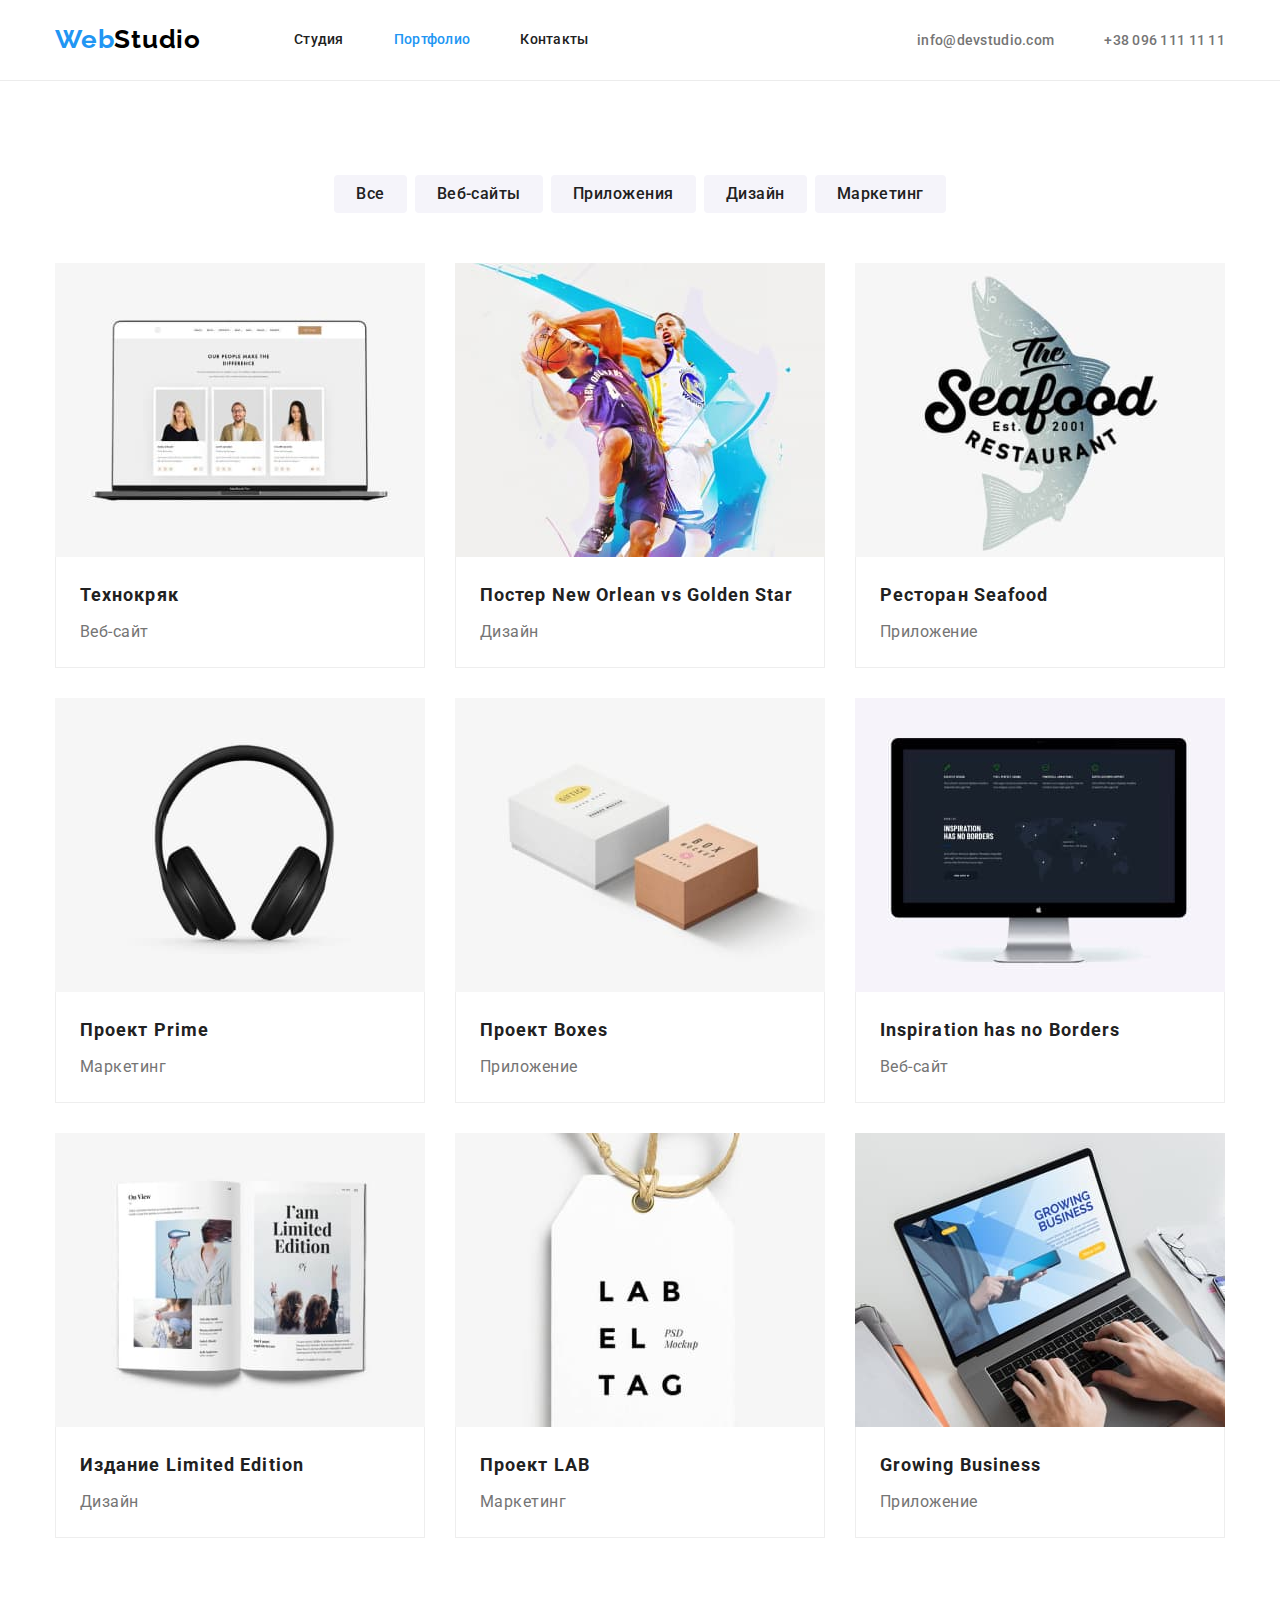
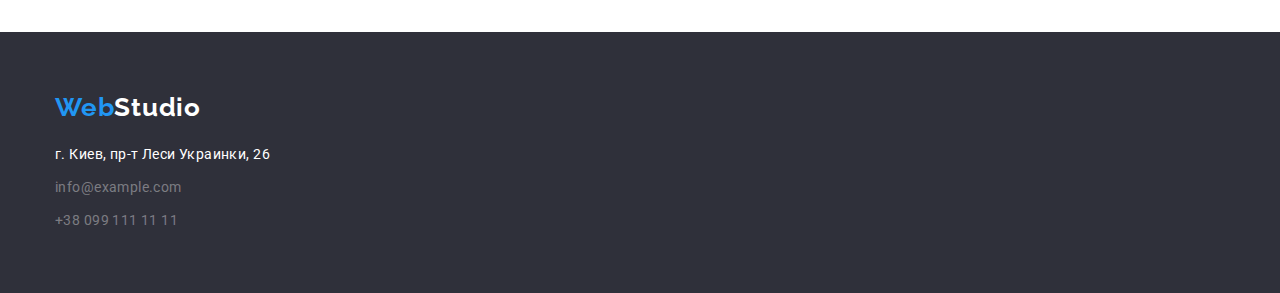
==== portfolio.html @ 2750a9f8 "копирую файлы дз-3" ====
<!DOCTYPE html>
<html lang="ru">
  <head>
    <meta charset="UTF-8" />
    <meta name="viewport" content="width=device-width, initial-scale=1.0" />
    <title>Портфолио</title>
    <link rel="preconnect" href="https://fonts.googleapis.com" />
    <link rel="preconnect" href="https://fonts.gstatic.com" crossorigin />
    <link
      href="https://fonts.googleapis.com/css2?family=Raleway:wght@700&family=Roboto:wght@400;500;700;900&display=swap"
      rel="stylesheet"
    />
    <link
      rel="stylesheet"
      href="https://cdnjs.cloudflare.com/ajax/libs/modern-normalize/1.0.0/modern-normalize.min.css"
    />
    <link rel="stylesheet" href="./css/styles.css" />
  </head>
  <body>
    <!--header-->
    <header class="page-header">
      <div class="container all-head">
        <nav class="main-nav">
          <a href="/" class="logo">Web<span class="logo-part">Studio</span></a>
          <ul class="site-nav">
            <li class="item"><a href="./index.html">Студия</a></li>
            <li class="item"><a href="./portfolio.html" class="active">Портфолио</a></li>
            <li class="item"><a href="">Контакты</a></li>
          </ul>
        </nav>
        <ul class="auth-nav">
          <li class="item">
            <a href="mailto:info@devstudio.com" class="link">info@devstudio.com</a>
          </li>
          <li class="item"><a href="tel:+380961111111" class="link">+38 096 111 11 11</a></li>
        </ul>
      </div>
    </header>
    <!--main-->
    <main>
      <!--Our projects-->
      <section class="projects">
        <div class="container">
          <ul class="project-filter">
            <li class="item"><button type="button" class="button secondary">Все</button></li>
            <li class="item"><button type="button" class="button secondary">Веб-сайты</button></li>
            <li class="item"><button type="button" class="button secondary">Приложения</button></li>
            <li class="item"><button type="button" class="button secondary">Дизайн</button></li>
            <li class="item"><button type="button" class="button secondary">Маркетинг</button></li>
          </ul>

          <ul class="project-list">
            <li class="item">
              <a class="link" href="">
                <img src="images/port1.jpg" alt="Технокряк" width="370" />
                <div class="project-name">
                  <h2 class="title">Технокряк</h2>
                  <p class="text">Веб-сайт</p>
                </div>
              </a>
            </li>
            <li class="item">
              <a class="link" href="">
                <img src="images/port2.jpg" alt="Постер" width="370" />
                <div class="project-name">
                  <h2 class="title">Постер New Orlean vs Golden Star</h2>
                  <p class="text">Дизайн</p>
                </div>
              </a>
            </li>
            <li class="item">
              <a class="link" href="">
                <img src="images/port3.jpg" alt="Ресторан" width="370" />
                <div class="project-name">
                  <h2 class="title">Ресторан Seafood</h2>
                  <p class="text">Приложение</p>
                </div>
              </a>
            </li>
            <li class="item">
              <a class="link" href="">
                <img src="images/port4.jpg" alt="Prime" width="370" />
                <div class="project-name">
                  <h2 class="title">Проект Prime</h2>
                  <p class="text">Маркетинг</p>
                </div>
              </a>
            </li>
            <li class="item">
              <a class="link" href="">
                <img src="images/port5.jpg" alt="Boxes" width="370" />
                <div class="project-name">
                  <h2 class="title">Проект Boxes</h2>
                  <p class="text">Приложение</p>
                </div>
              </a>
            </li>
            <li class="item">
              <a class="link" href="">
                <img src="images/port6.jpg" alt="No Borders" width="370" />
                <div class="project-name">
                  <h2 class="title">Inspiration has no Borders</h2>
                  <p class="text">Веб-сайт</p>
                </div>
              </a>
            </li>
            <li class="item">
              <a class="link" href="">
                <img src="images/port7.jpg" alt="Издание" width="370" />
                <div class="project-name">
                  <h2 class="title">Издание Limited Edition</h2>
                  <p class="text">Дизайн</p>
                </div>
              </a>
            </li>
            <li class="item">
              <a class="link" href="">
                <img src="images/port8.jpg" alt="LAB" width="370" />
                <div class="project-name">
                  <h2 class="title">Проект LAB</h2>
                  <p class="text">Маркетинг</p>
                </div>
              </a>
            </li>
            <li class="item">
              <a class="link" href="">
                <img src="images/port9.jpg" alt="Business" width="370" />
                <div class="project-name">
                  <h2 class="title">Growing Business</h2>
                  <p class="text">Приложение</p>
                </div>
              </a>
            </li>
          </ul>
        </div>
      </section>
    </main>
    <footer class="page-footer">
      <div class="container">
        <a href="/" class="logo">Web<span class="logo-part">Studio</span></a>
        <address>
          <ul class="footer-list">
            <li class="item">
              <a
                href="https://goo.gl/maps/JNFRqMxDM11xvSHH6"
                target="_blank"
                rel="noopener noreferrer"
                class="phisical-address"
              >
                г. Киев, пр-т Леси Украинки, 26</a
              >
            </li>
            <li class="item">
              <a href="mailto:info@example.com" class="footer-contacts">info@example.com</a>
            </li>
            <li class="item">
              <a href="tel:+380991111111" class="footer-contacts">+38 099 111 11 11</a>
            </li>
          </ul>
        </address>
      </div>
    </footer>
  </body>
</html>
---- css/styles.css ----
/* цвет основного текста #757575 */
/* вторичный цвет текста #212121 */
/* основной цвет фона #FFFFFF */
/* акцент #2196F3 */
/* вторичный цвет фона #2F303A */
/* дополнительный цвет фона #f5f4fa */
*,
*::before,
*::after {
  box-sizing: border-box;
}

:root {
  --primary-text-color: #757575;
  --title-text-color: #212121;
  --accent-color: #2196f3;
  --primary-bg-color: #ffffff;
  --secondary-bg-color: #2f303a;
  --additional-bg-color: #f5f4fa;
}
body {
  background-color: var(--primary-bg-color);
  color: var(--primary-text-color);
  font-family: Roboto, sans-serif;
}

ul {
  padding: 0;
  margin: 0;
  list-style: none;
}
h3,
h2,
h1,
p {
  padding: 0;
  margin: 0;
}
img {
  display: block;
}
section {
  padding-bottom: 94px;
  padding-top: 94px;
}

.container {
  width: 1200px;
  margin-left: auto;
  margin-right: auto;
  padding-left: 15px;
  padding-right: 15px;
}

/* Page header */
.page-header {
  border-bottom: 1px solid #ececec;
}
.all-head {
  display: flex;
  align-items: center;
}
.main-nav {
  display: flex;
  align-items: center;
}

/* Logo */
.page-header .logo,
.page-header .logo-part {
  text-decoration: none;
  font-family: Raleway;
  font-weight: 700;
  font-size: 26px;
  line-height: 1.9;
  letter-spacing: 0.03em;
}
.logo {
  color: var(--accent-color);
}
.logo-part {
  color: #000000;
}
/* Site nav */
.site-nav {
  display: flex;
  margin-left: 93px;
}
.site-nav .item:not(:last-child) {
  margin-right: 50px;
}

.site-nav a {
  text-decoration: none;
  color: var(--title-text-color);
  font-weight: 500;
  font-size: 14px;
  line-height: 1.14;
  letter-spacing: 0.02em;
  display: block;
  padding-top: 32px;
  padding-bottom: 32px;
}
.site-nav a:hover,
.site-nav a:focus,
.site-nav .active {
  color: var(--accent-color);
}
/* Auth nav */
.auth-nav {
  display: flex;
  margin-left: auto;
}
.auth-nav .item:not(:last-child) {
  margin-right: 50px;
}
.auth-nav .link {
  text-decoration: none;
  color: var(--primary-text-color);
  font-weight: 500;
  font-size: 14px;
  line-height: 1.14;
  letter-spacing: 0.02em;
}
.auth-nav .link:hover,
.auth-nav .link:focus {
  color: var(--accent-color);
}

/* Hero */
.hero {
  background-color: var(--secondary-bg-color);
  margin-bottom: 0;
  padding-top: 200px;
  padding-bottom: 200px;
}

.hero-title {
  color: var(--primary-bg-color);
  font-weight: 900;
  font-size: 44px;
  line-height: 1.36;
  text-align: center;
  letter-spacing: 0.06em;
  text-transform: uppercase;
  margin-bottom: 30px;
}

/* Sections */
.section-title {
  color: var(--title-text-color);
  font-weight: 700;
  font-size: 36px;
  line-height: 1.17;
  text-align: center;
  letter-spacing: 0.03em;
  margin-bottom: 50px;
}

/* Features */
.feature-list {
  display: flex;
}
.features {
  padding-bottom: 0;
}
.feature-list .item {
  width: 270px;
}
.feature-list .item:not(:first-child) {
  margin-left: 30px;
}
.feature-list .title {
  color: var(--title-text-color);
  font-weight: 700;
  font-size: 14px;
  line-height: 1.14;
  letter-spacing: 0.03em;
  text-transform: uppercase;
  margin-bottom: 10px;
}
.feature-list .text {
  font-size: 14px;
  line-height: 1.71;
  letter-spacing: 0.03em;
}
/* What we do */
.whatdo {
  display: flex;
}
.whatdo .item:not(:last-child) {
  margin-right: 30px;
}

/* Team */
.our-team {
  background-color: var(--additional-bg-color);
}
.team-list {
  display: flex;

  text-align: center;
}
.team-list .item:not(:last-child) {
  margin-right: 30px;
}
.team-list > .item {
  box-shadow: 0px 1px 3px rgba(0, 0, 0, 0.12), 0px 1px 1px rgba(0, 0, 0, 0.14),
    0px 2px 1px rgba(0, 0, 0, 0.2);
  border-radius: 0px 0px 4px 4px;
}
.team-list .title {
  color: var(--title-text-color);
  font-weight: 500;
  font-size: 16px;
  line-height: 1.19;
  letter-spacing: 0.03em;
  margin-bottom: 10px;
}
.team-list .text {
  font-size: 16px;
  line-height: 1.19;
  letter-spacing: 0.03em;
}
.employee {
  padding-top: 30px;
  padding-bottom: 30px;
}

/* Button */

.button {
  color: var(--title-text-color);
  background-color: var(--primary-bg-color);
  font-family: Roboto;
  font-weight: 700;
  font-size: 16px;
  line-height: 1.88;
  display: flex;
  align-items: center;
  text-align: center;
  letter-spacing: 0.06em;

  border-radius: 4px;
  padding: 10px 32px;
  border: transparent;
  justify-content: center;
}

.button.primary {
  background-color: var(--accent-color);
  color: var(--primary-bg-color);
  cursor: pointer;
  margin-left: auto;
  margin-right: auto;
}
.button.primary:hover,
.button.primary:focus {
  background-color: #188ce8;
  box-shadow: 0px 4px 4px rgba(0, 0, 0, 0.15);
}
.button.secondary {
  background-color: var(--additional-bg-color);
  color: var(--title-text-color);
  cursor: pointer;
  font-weight: 500;
  font-size: 16px;
  line-height: 1.62;
  text-align: center;
  letter-spacing: 0.03em;
  padding: 6px 22px;
  margin-bottom: 0;
}
.button.secondary:hover,
.button.secondary:focus,
.button.secondary:active {
  background-color: var(--accent-color);
  color: var(--primary-bg-color);
  box-shadow: 0px 3px 1px rgba(0, 0, 0, 0.1), 0px 1px 2px rgba(0, 0, 0, 0.08),
    0px 2px 2px rgba(0, 0, 0, 0.12);
}

/* Footer */
.page-footer {
  display: flex;
  background-color: var(--secondary-bg-color);
  padding-top: 60px;
  padding-bottom: 60px;
}
address {
  margin-top: 20px;
}
.footer-list .item:not(:last-child) {
  margin-bottom: 9px;
}
.page-footer .logo,
.page-footer .logo-part {
  font-family: Raleway;
  text-decoration: none;
  font-weight: 700;
  font-size: 26px;
  line-height: 1.19;
  letter-spacing: 0.03em;
}
.page-footer .logo-part {
  color: var(--primary-bg-color);
}
.phisical-address {
  color: var(--primary-bg-color);
  text-decoration: none;
  font-style: normal;
  font-size: 14px;
  line-height: 1.71;
  letter-spacing: 0.03em;
}
.footer-contacts {
  color: #ffffff60;
  text-decoration: none;
  font-style: normal;
  font-size: 14px;
  line-height: 1.71;
  letter-spacing: 0.03em;
}

/* Portfolio */
/* Our projects */
.project-list {
  display: flex;
  flex-wrap: wrap;
  margin-left: -30px;
  margin-top: -30px;
}
.project-list .title {
  color: var(--title-text-color);
  font-weight: 700;
  font-size: 18px;
  line-height: 2;
  letter-spacing: 0.06em;
  margin-bottom: 4px;
}
.project-list .text {
  color: var(--primary-text-color);
  font-size: 16px;
  line-height: 1.88;
  letter-spacing: 0.03em;
}
.project-list .link {
  text-decoration: none;
}

.project-list .item {
  flex-basis: calc(100% / 3 - 30px);
  margin-left: 30px;
  margin-top: 30px;
}

.project-filter {
  display: flex;
  justify-content: center;
  margin-bottom: 50px;
}
.project-filter .item:not(:last-child) {
  margin-right: 8px;
}
.project-name {
  padding: 20px 24px 20px 24px;
  border-right: 1px solid #eeeeee;
  border-bottom: 1px solid #eeeeee;
  border-left: 1px solid #eeeeee;
}
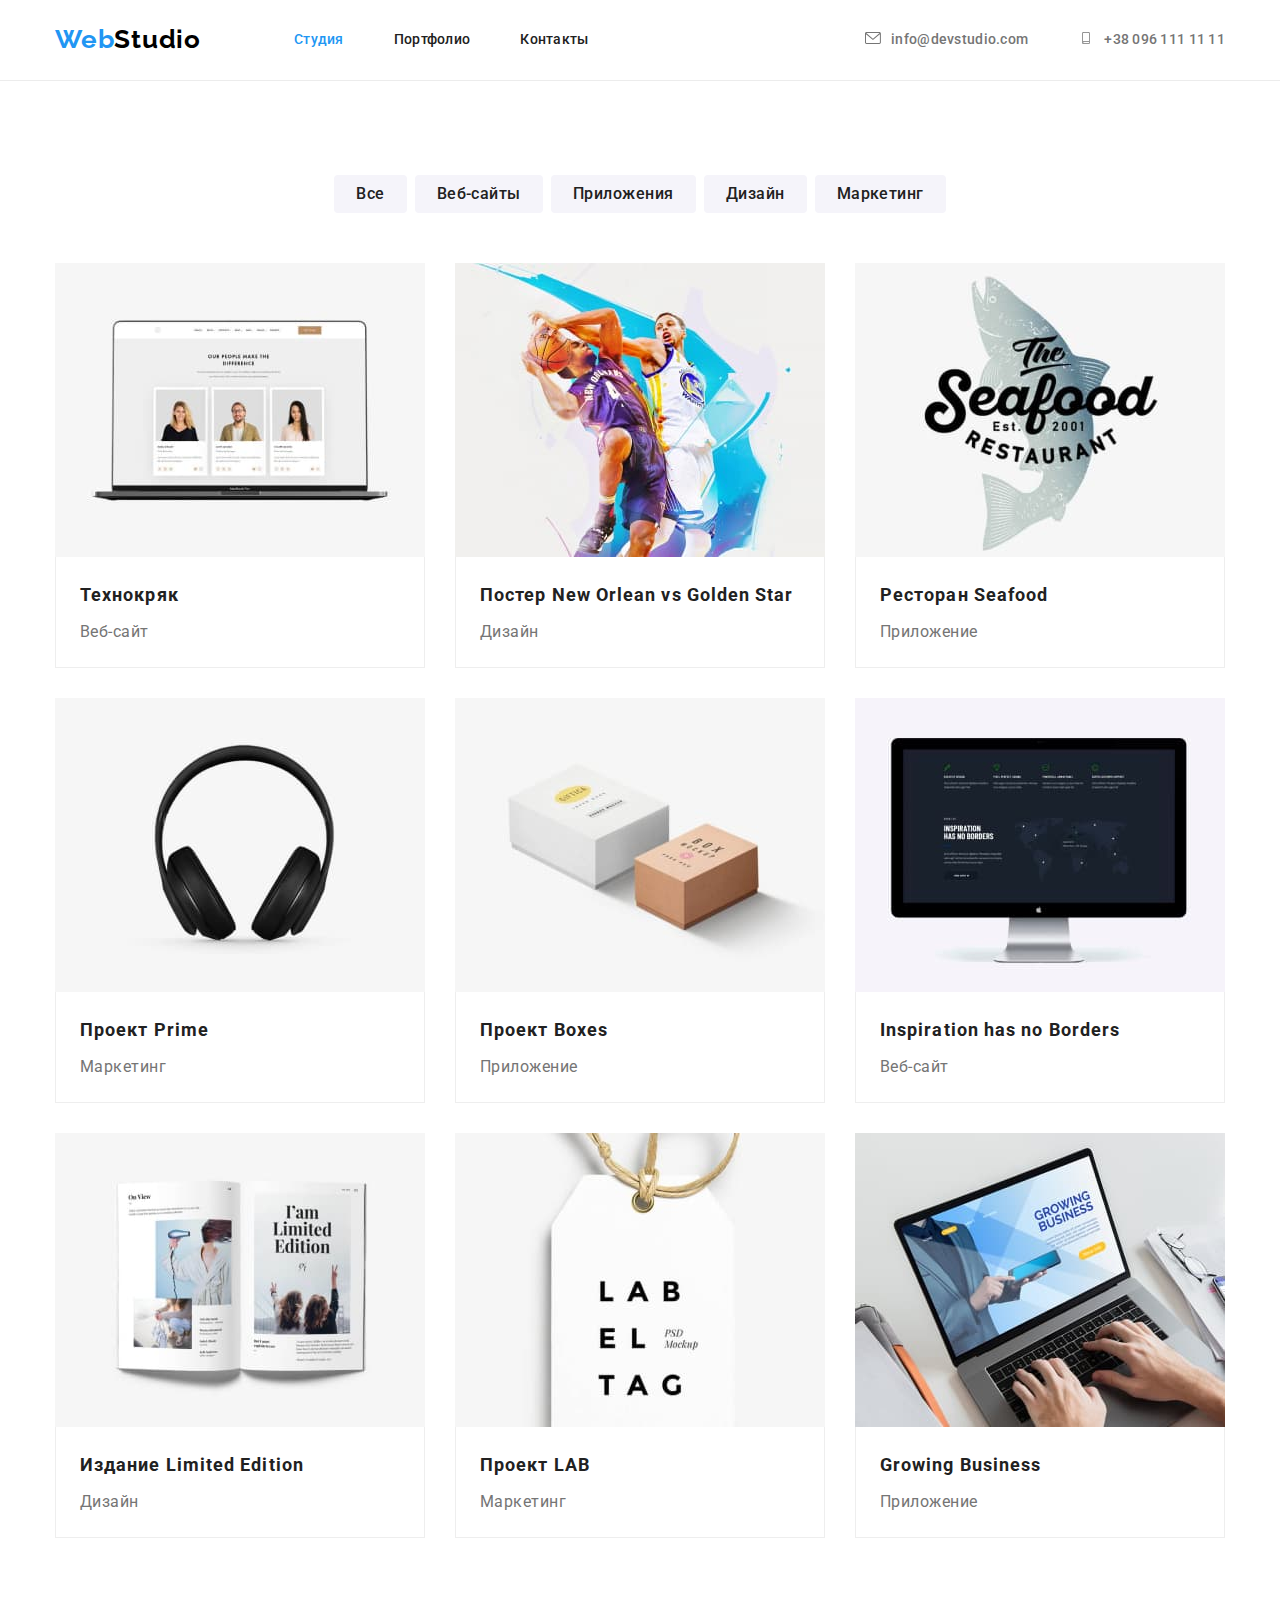
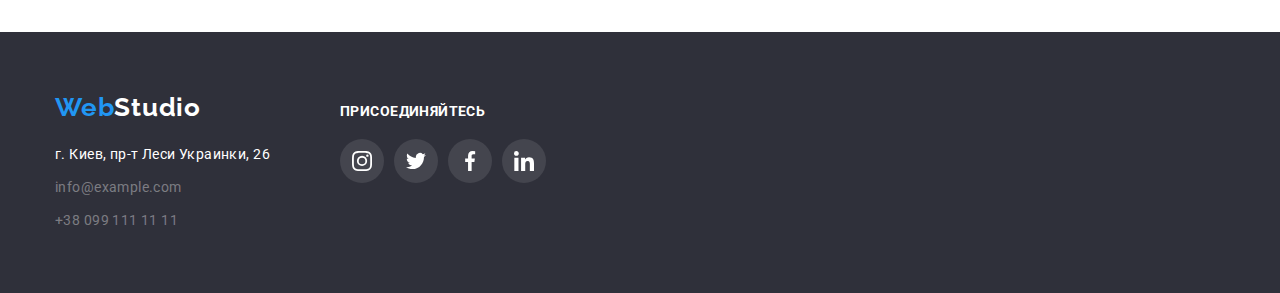
==== commit c8d6ab14: "Добавил правильные ховеры, футер и тени на карточки портфолио" ====
--- a/portfolio.html
+++ b/portfolio.html
@@ -23,16 +23,28 @@
         <nav class="main-nav">
           <a href="/" class="logo">Web<span class="logo-part">Studio</span></a>
           <ul class="site-nav">
-            <li class="item"><a href="./index.html">Студия</a></li>
-            <li class="item"><a href="./portfolio.html" class="active">Портфолио</a></li>
+            <li class="item"><a href="./index.html" class="active">Студия</a></li>
+            <li class="item"><a href="./portfolio.html">Портфолио</a></li>
             <li class="item"><a href="">Контакты</a></li>
           </ul>
         </nav>
         <ul class="auth-nav">
           <li class="item">
-            <a href="mailto:info@devstudio.com" class="link">info@devstudio.com</a>
+            <a href="mailto:info@devstudio.com" class="link">
+              <svg class="auth-icon" width="16" height="12">
+                <use href="./images/sprite.svg#icon-envelope"></use>
+              </svg>
+              info@devstudio.com</a
+            >
           </li>
-          <li class="item"><a href="tel:+380961111111" class="link">+38 096 111 11 11</a></li>
+          <li class="item">
+            <a href="tel:+380961111111" class="link">
+              <svg class="auth-icon" width="16" height="12">
+                <use href="images/sprite.svg#icon-smartphone"></use>
+              </svg>
+              +38 096 111 11 11</a
+            >
+          </li>
         </ul>
       </div>
     </header>
@@ -50,8 +62,8 @@
           </ul>
 
           <ul class="project-list">
-            <li class="item">
-              <a class="link" href="">
+            <li class="project-item">
+              <a class="project-link" href="">
                 <img src="images/port1.jpg" alt="Технокряк" width="370" />
                 <div class="project-name">
                   <h2 class="title">Технокряк</h2>
@@ -59,8 +71,8 @@
                 </div>
               </a>
             </li>
-            <li class="item">
-              <a class="link" href="">
+            <li class="project-item">
+              <a class="project-link" href="">
                 <img src="images/port2.jpg" alt="Постер" width="370" />
                 <div class="project-name">
                   <h2 class="title">Постер New Orlean vs Golden Star</h2>
@@ -68,8 +80,8 @@
                 </div>
               </a>
             </li>
-            <li class="item">
-              <a class="link" href="">
+            <li class="project-item">
+              <a class="project-link" href="">
                 <img src="images/port3.jpg" alt="Ресторан" width="370" />
                 <div class="project-name">
                   <h2 class="title">Ресторан Seafood</h2>
@@ -77,8 +89,8 @@
                 </div>
               </a>
             </li>
-            <li class="item">
-              <a class="link" href="">
+            <li class="project-item">
+              <a class="project-link" href="">
                 <img src="images/port4.jpg" alt="Prime" width="370" />
                 <div class="project-name">
                   <h2 class="title">Проект Prime</h2>
@@ -86,8 +98,8 @@
                 </div>
               </a>
             </li>
-            <li class="item">
-              <a class="link" href="">
+            <li class="project-item">
+              <a class="project-link" href="">
                 <img src="images/port5.jpg" alt="Boxes" width="370" />
                 <div class="project-name">
                   <h2 class="title">Проект Boxes</h2>
@@ -95,8 +107,8 @@
                 </div>
               </a>
             </li>
-            <li class="item">
-              <a class="link" href="">
+            <li class="project-item">
+              <a class="project-link" href="">
                 <img src="images/port6.jpg" alt="No Borders" width="370" />
                 <div class="project-name">
                   <h2 class="title">Inspiration has no Borders</h2>
@@ -104,8 +116,8 @@
                 </div>
               </a>
             </li>
-            <li class="item">
-              <a class="link" href="">
+            <li class="project-item">
+              <a class="project-link" href="">
                 <img src="images/port7.jpg" alt="Издание" width="370" />
                 <div class="project-name">
                   <h2 class="title">Издание Limited Edition</h2>
@@ -113,8 +125,8 @@
                 </div>
               </a>
             </li>
-            <li class="item">
-              <a class="link" href="">
+            <li class="project-item">
+              <a class="project-link" href="">
                 <img src="images/port8.jpg" alt="LAB" width="370" />
                 <div class="project-name">
                   <h2 class="title">Проект LAB</h2>
@@ -122,8 +134,8 @@
                 </div>
               </a>
             </li>
-            <li class="item">
-              <a class="link" href="">
+            <li class="project-item">
+              <a class="project-link" href="">
                 <img src="images/port9.jpg" alt="Business" width="370" />
                 <div class="project-name">
                   <h2 class="title">Growing Business</h2>
@@ -136,28 +148,63 @@
       </section>
     </main>
     <footer class="page-footer">
-      <div class="container">
-        <a href="/" class="logo">Web<span class="logo-part">Studio</span></a>
-        <address>
-          <ul class="footer-list">
-            <li class="item">
-              <a
-                href="https://goo.gl/maps/JNFRqMxDM11xvSHH6"
-                target="_blank"
-                rel="noopener noreferrer"
-                class="phisical-address"
-              >
-                г. Киев, пр-т Леси Украинки, 26</a
-              >
-            </li>
-            <li class="item">
-              <a href="mailto:info@example.com" class="footer-contacts">info@example.com</a>
-            </li>
-            <li class="item">
-              <a href="tel:+380991111111" class="footer-contacts">+38 099 111 11 11</a>
-            </li>
-          </ul>
-        </address>
+      <div class="container footer-block">
+        <div class="footer-info">
+          <a href="/" class="logo">Web<span class="logo-part">Studio</span></a>
+          <address>
+            <ul class="footer-list">
+              <li class="item">
+                <a
+                  href="https://goo.gl/maps/JNFRqMxDM11xvSHH6"
+                  target="_blank"
+                  rel="noopener noreferrer"
+                  class="phisical-address"
+                >
+                  г. Киев, пр-т Леси Украинки, 26</a
+                >
+              </li>
+              <li class="item">
+                <a href="mailto:info@example.com" class="footer-contacts">info@example.com</a>
+              </li>
+              <li class="item">
+                <a href="tel:+380991111111" class="footer-contacts">+38 099 111 11 11</a>
+              </li>
+            </ul>
+          </address>
+        </div>
+        <div class="footer-social">
+          <h2 class="title-footer-social">ПРИСОЕДИНЯЙТЕСЬ</h2>
+          <ul class="footer-social-list">
+            <li class="footer-social-item">
+              <a class="footer-social-link" href="https://www.instagram.com/">
+                <svg class="footer-social-icon" width="20" height="20">
+                  <use href="images/sprite.svg#icon-instagram"></use>
+                </svg>
+              </a>
+            </li>
+            <li class="footer-social-item">
+              <a class="footer-social-link" href="https://www.twitter.com/">
+                <svg class="footer-social-icon" width="20" height="20">
+                  <use href="images/sprite.svg#icon-twitter"></use>
+                </svg>
+              </a>
+            </li>
+            <li class="footer-social-item">
+              <a class="footer-social-link" href="https://www.facebook.com/">
+                <svg class="footer-social-icon" width="20" height="20">
+                  <use href="images/sprite.svg#icon-facebook"></use>
+                </svg>
+              </a>
+            </li>
+            <li class="footer-social-item">
+              <a class="footer-social-link" href="https://www.linkedin.com/">
+                <svg class="footer-social-icon" width="20" height="20">
+                  <use href="images/sprite.svg#icon-linkedin"></use>
+                </svg>
+              </a>
+            </li>
+          </ul>
+        </div>
       </div>
     </footer>
   </body>
--- a/css/styles.css
+++ b/css/styles.css
@@ -115,6 +115,8 @@
   margin-right: 50px;
 }
 .auth-nav .link {
+  display: flex;
+  align-items: baseline;
   text-decoration: none;
   color: var(--primary-text-color);
   font-weight: 500;
@@ -125,6 +127,10 @@
 .auth-nav .link:hover,
 .auth-nav .link:focus {
   color: var(--accent-color);
+}
+.auth-icon {
+  margin-right: 10px;
+  fill: currentColor;
 }
 
 /* Hero */
@@ -133,6 +139,16 @@
   margin-bottom: 0;
   padding-top: 200px;
   padding-bottom: 200px;
+}
+.hero.overlay {
+  height: 600px;
+  max-width: 1600px;
+  margin-left: auto;
+  margin-right: auto;
+  background-image: linear-gradient(to right, rgba(47, 48, 58, 0.4), rgba(47, 48, 58, 0.4)),
+    url(../images/backgroundimg.jpg);
+  background-repeat: no-repeat;
+  background-position: center;
 }
 
 .hero-title {
@@ -167,6 +183,22 @@
 .feature-list .item {
   width: 270px;
 }
+.icon-box {
+  display: flex;
+  content: '';
+  height: 120px;
+  background-color: var(--additional-bg-color);
+  background-size: contain;
+  background-repeat: no-repeat;
+  background-position: center;
+  margin-bottom: 30px;
+  border-radius: 4px;
+  justify-content: center;
+  align-items: center;
+}
+.feature-icon {
+}
+
 .feature-list .item:not(:first-child) {
   margin-left: 30px;
 }
@@ -221,10 +253,75 @@
   font-size: 16px;
   line-height: 1.19;
   letter-spacing: 0.03em;
+  margin-bottom: 16px;
 }
 .employee {
   padding-top: 30px;
   padding-bottom: 30px;
+  background-color: #fff;
+}
+.social-list {
+  display: flex;
+  justify-content: center;
+}
+.social-list li:not(:last-child) {
+  margin-right: 10px;
+}
+.social-link {
+  display: flex;
+  justify-content: center;
+  align-items: center;
+  width: 44px;
+  height: 44px;
+  border-radius: 50%;
+  background-color: #ffffff;
+}
+.social-link:hover .social-icon,
+.social-link:focus .social-icon {
+  fill: var(--primary-bg-color);
+}
+.social-link:hover,
+.social-link:focus {
+  background-color: var(--accent-color);
+}
+
+.social-icon {
+  fill: #afb1b8;
+}
+
+/* Clients */
+.clients {
+  display: flex;
+}
+.allclient {
+}
+.clients-item {
+  height: 92px;
+  width: 170px;
+}
+.clients-link {
+  display: flex;
+  box-sizing: border-box;
+  height: 100%;
+  width: 100%;
+  border: 1px solid #afb1b8;
+  content: '';
+  border-radius: 4px;
+  align-items: center;
+  justify-content: center;
+}
+.clients-logo {
+  fill: #afb1b8;
+}
+.clients-link:hover {
+  border-color: var(--accent-color);
+}
+.clients-link:hover .clients-logo {
+  fill: var(--accent-color);
+}
+
+.clients-item:not(:last-child) {
+  margin-right: 30px;
 }
 
 /* Button */
@@ -286,6 +383,7 @@
   background-color: var(--secondary-bg-color);
   padding-top: 60px;
   padding-bottom: 60px;
+  align-items: baseline;
 }
 address {
   margin-top: 20px;
@@ -320,6 +418,52 @@
   font-size: 14px;
   line-height: 1.71;
   letter-spacing: 0.03em;
+}
+.footer-block {
+  display: flex;
+  align-items: baseline;
+}
+.footer-social {
+  display: inline-block;
+  margin-left: 70px;
+}
+.title-footer-social {
+  margin-bottom: 20px;
+  font-style: normal;
+  font-weight: bold;
+  font-size: 14px;
+  line-height: 16px;
+  letter-spacing: 0.03em;
+  text-transform: uppercase;
+  color: var(--primary-bg-color);
+}
+.footer-social-list {
+  display: flex;
+  justify-content: center;
+}
+.footer-social-list li:not(:last-child) {
+  margin-right: 10px;
+}
+.footer-social-link {
+  display: flex;
+  justify-content: center;
+  align-items: center;
+  width: 44px;
+  height: 44px;
+  border-radius: 50%;
+  background-color: rgba(255, 255, 255, 0.1);
+}
+.footer-social-link:hover .footer-social-icon,
+.footer-social-link:focus .footer-social-icon {
+  fill: var(--primary-bg-color);
+}
+.footer-social-link:hover,
+.footer-social-link:focus {
+  background-color: var(--accent-color);
+}
+
+.footer-social-icon {
+  fill: var(--primary-bg-color);
 }
 
 /* Portfolio */
@@ -344,11 +488,16 @@
   line-height: 1.88;
   letter-spacing: 0.03em;
 }
-.project-list .link {
-  text-decoration: none;
-}
-
-.project-list .item {
+.project-list .project-link {
+  text-decoration: none;
+}
+.project-item:hover,
+.project-item:focus {
+  box-shadow: 0px 1px 1px rgba(0, 0, 0, 0.12), 0px 4px 4px rgba(0, 0, 0, 0.06),
+    1px 4px 6px rgba(0, 0, 0, 0.16);
+}
+
+.project-item {
   flex-basis: calc(100% / 3 - 30px);
   margin-left: 30px;
   margin-top: 30px;
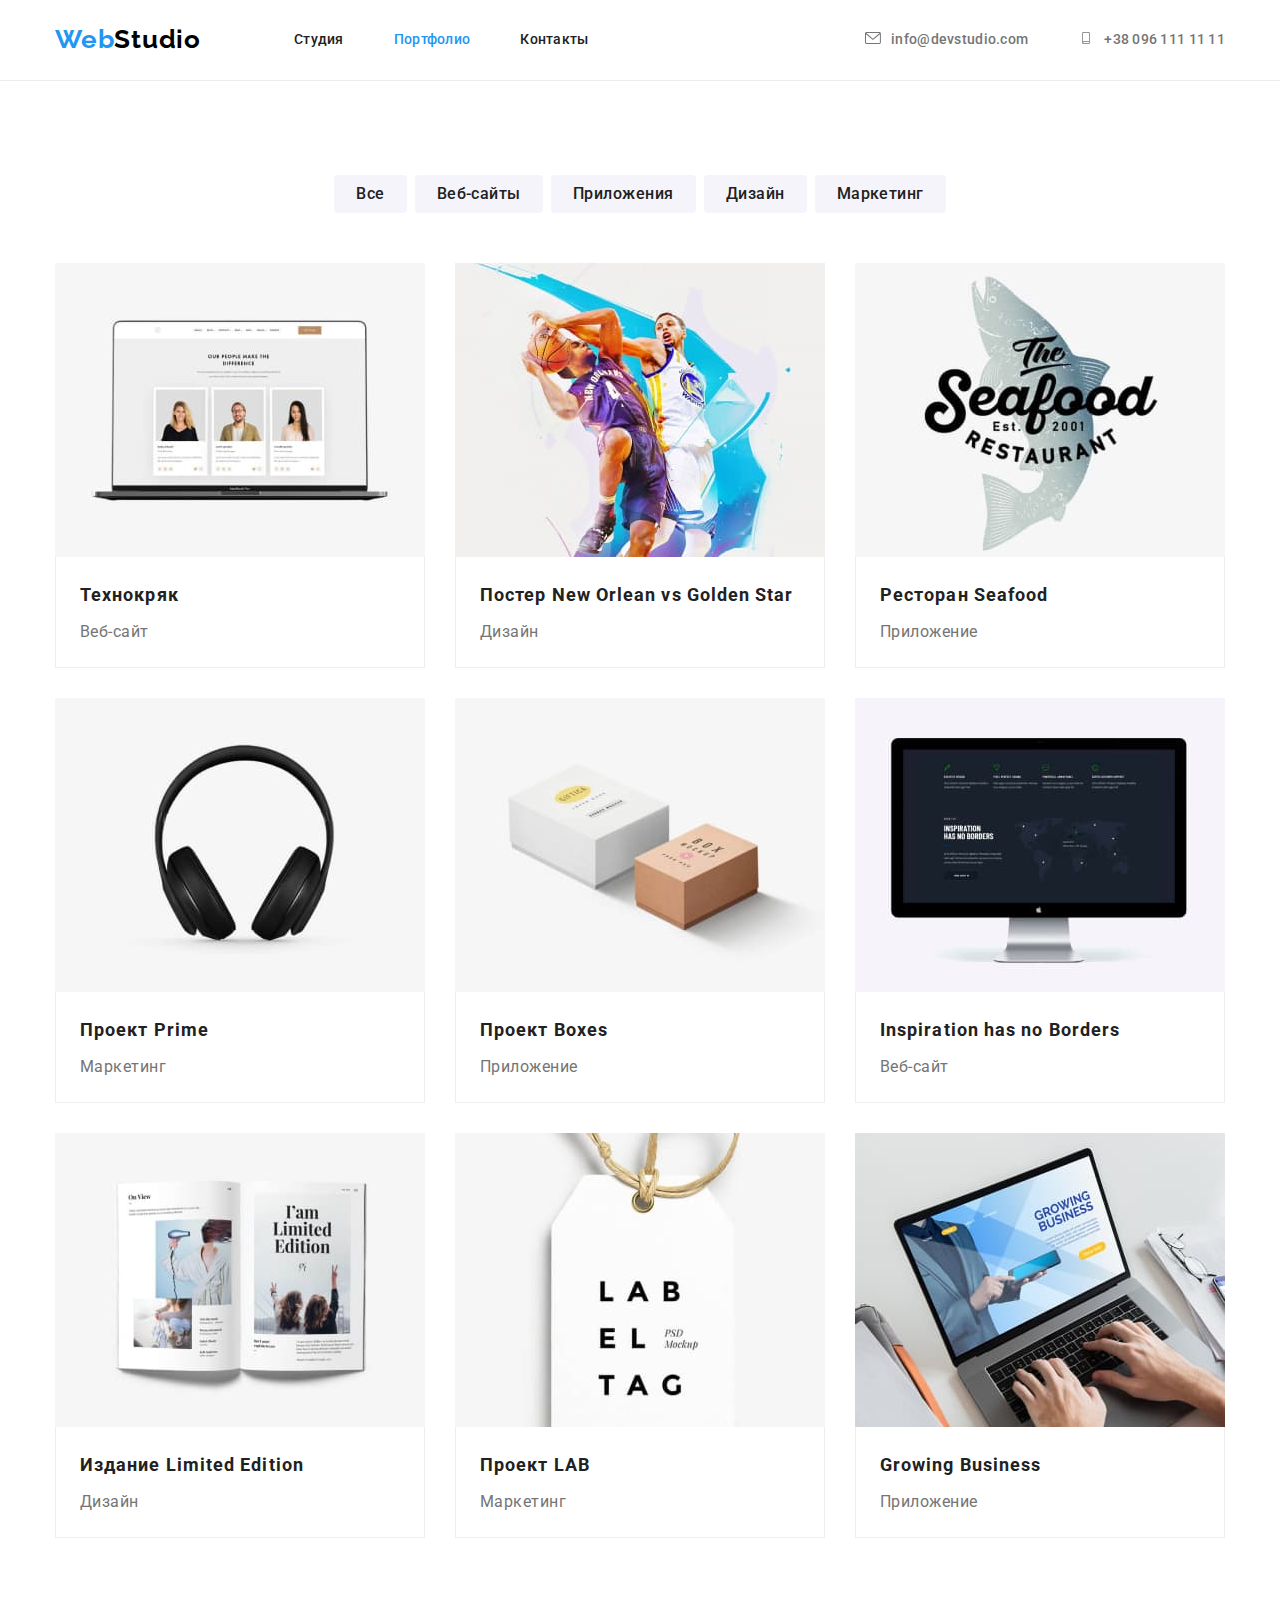
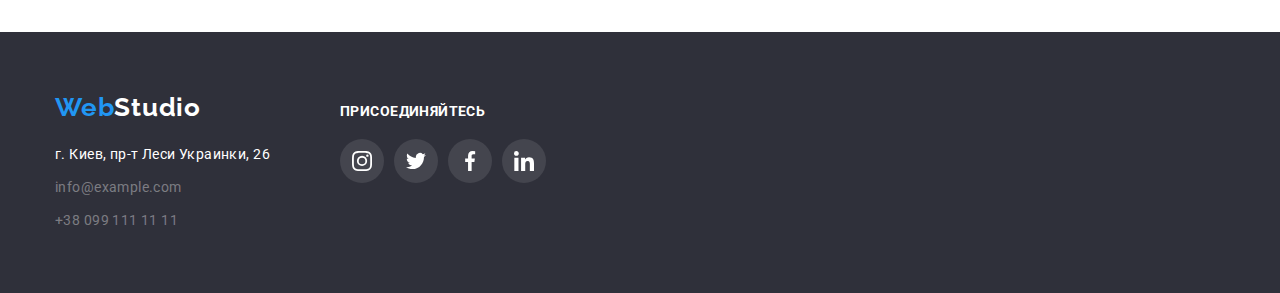
==== commit c46ede69: "фикс класса актив" ====
--- a/portfolio.html
+++ b/portfolio.html
@@ -23,8 +23,8 @@
         <nav class="main-nav">
           <a href="/" class="logo">Web<span class="logo-part">Studio</span></a>
           <ul class="site-nav">
-            <li class="item"><a href="./index.html" class="active">Студия</a></li>
-            <li class="item"><a href="./portfolio.html">Портфолио</a></li>
+            <li class="item"><a href="./index.html">Студия</a></li>
+            <li class="item"><a href="./portfolio.html" class="active">Портфолио</a></li>
             <li class="item"><a href="">Контакты</a></li>
           </ul>
         </nav>
